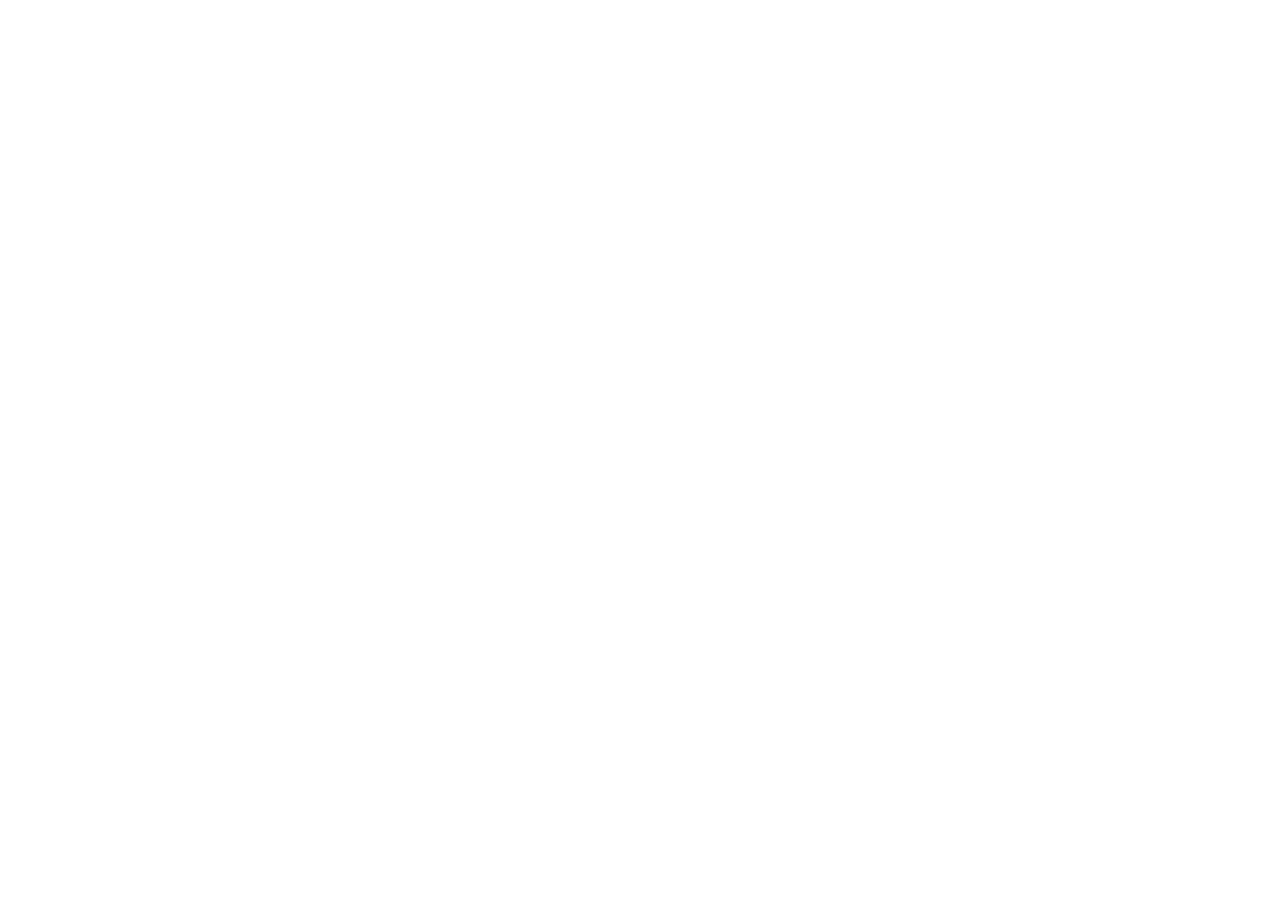
==== index.html @ e5d38a02 "Add files via upload" ====
<!DOCTYPE html>
<html lang="en">
    <head>
        <meta charset="UTF-8">
        <meta html-equiv="X-UA-Compatible" content="IE=edgo">
        <meta name="viewport" content="width=devicewidth, initial-scale=1.0">
        <title>MendesFlix</title>
    </head>
    <body>

        
    </body>
</html>
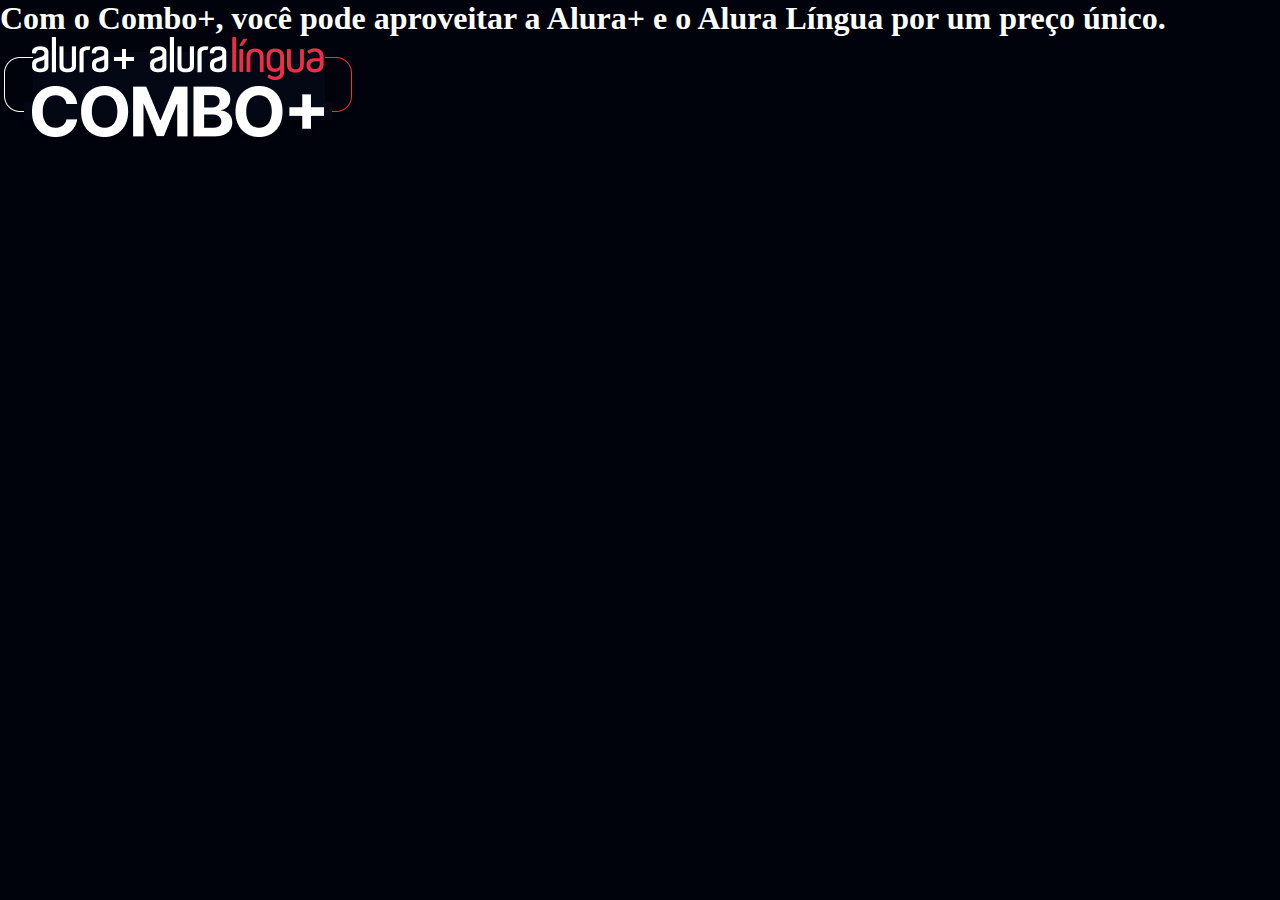
==== commit 9243553e: "Add files via upload" ====
--- a/index.html
+++ b/index.html
@@ -5,8 +5,14 @@
         <meta html-equiv="X-UA-Compatible" content="IE=edgo">
         <meta name="viewport" content="width=devicewidth, initial-scale=1.0">
         <title>MendesFlix</title>
+        <link rel="stylesheet" href="css/style.css">
     </head>
     <body>
+        <section class="principal container">
+            <h1>Com o Combo+, você pode aproveitar a Alura+ e o Alura Língua por um preço único.
+            </h1>
+            <img src="img/combo.png" alt="combo Alura"
+        </section>
 
         
     </body>
--- a/css/style.css
+++ b/css/style.css
@@ -0,0 +1,19 @@
+:root{
+    --branco-principal:#fff;
+    --botao-azul:#167bf7;
+    --cor-de-fundo:#00030c;
+}
+body{
+    background-color: var(--cor-de-fundo);
+    color: var(--branco-principal)
+}
+*{
+    margin: 0;
+    padding: 0;
+}
+.primcipal{
+    background-image: url(../img/backgrond.png);
+}
+.container{
+    height:100vh ;
+}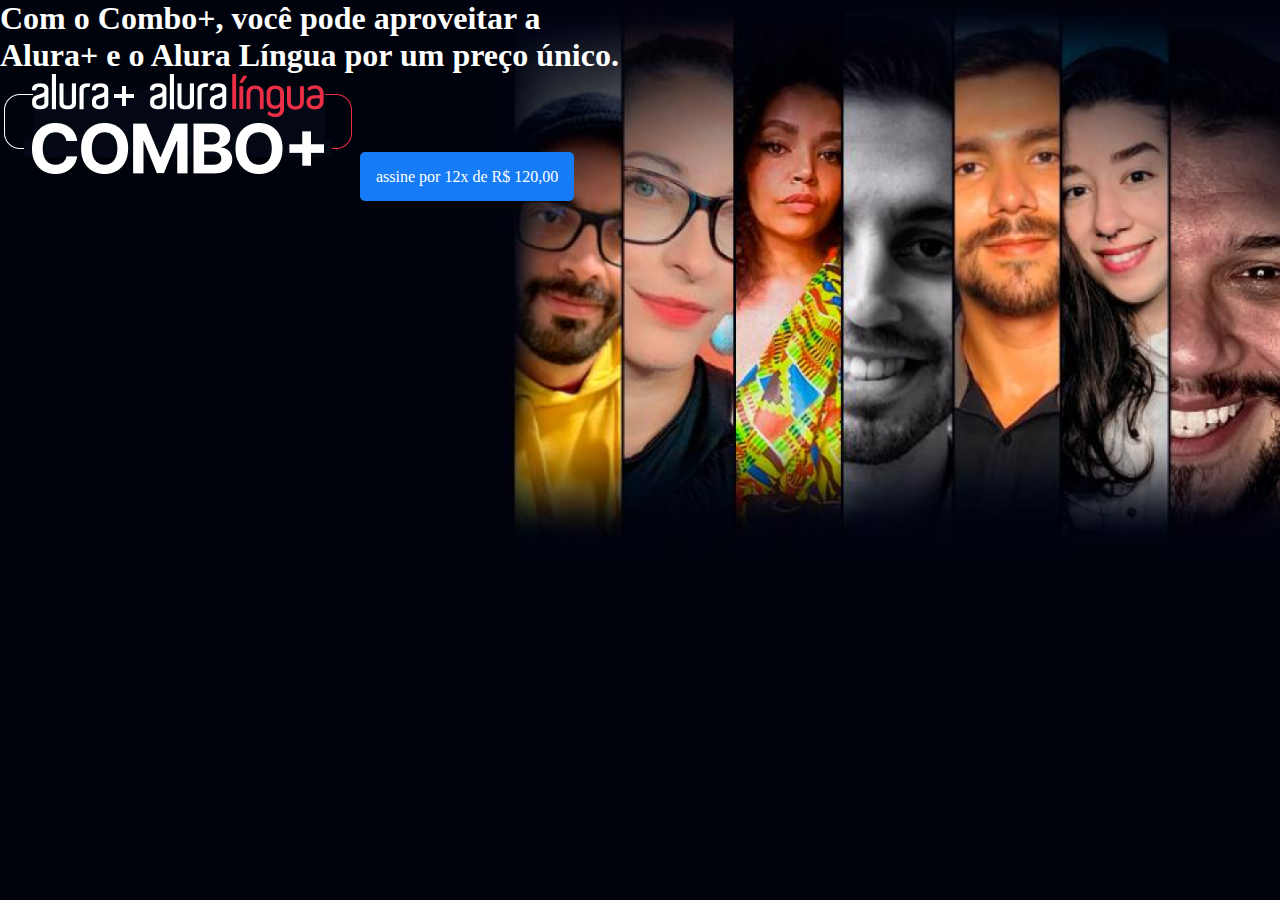
==== commit 8abe08a5: "Add files via upload" ====
--- a/index.html
+++ b/index.html
@@ -9,9 +9,14 @@
     </head>
     <body>
         <section class="principal container">
+            <div>
             <h1>Com o Combo+, você pode aproveitar a Alura+ e o Alura Língua por um preço único.
             </h1>
-            <img src="img/combo.png" alt="combo Alura"
+            <img src="img/combo.png" alt="combo Alura">
+            <a href="#" class="assine_botao">
+                assine por 12x de R$ 120,00
+            </a>
+        </div>
         </section>
 
         
--- a/css/style.css
+++ b/css/style.css
@@ -11,9 +11,21 @@
     margin: 0;
     padding: 0;
 }
-.primcipal{
-    background-image: url(../img/backgrond.png);
+.principal{
+    background-image: url("../img/background.png");
+    background-repeat: no-repeat;
+    background-size: contain;
+    display: block;
 }
 .container{
     height:100vh ;
+    display: grid;
+    grid-template-columns: 50% 50%;
+}
+.assine_botao{
+    background-color: var(--botao-azul);
+    border-radius: 5px;
+    padding: 1em;
+    color: var(--branco-principal);
+    text-decoration: none;
 }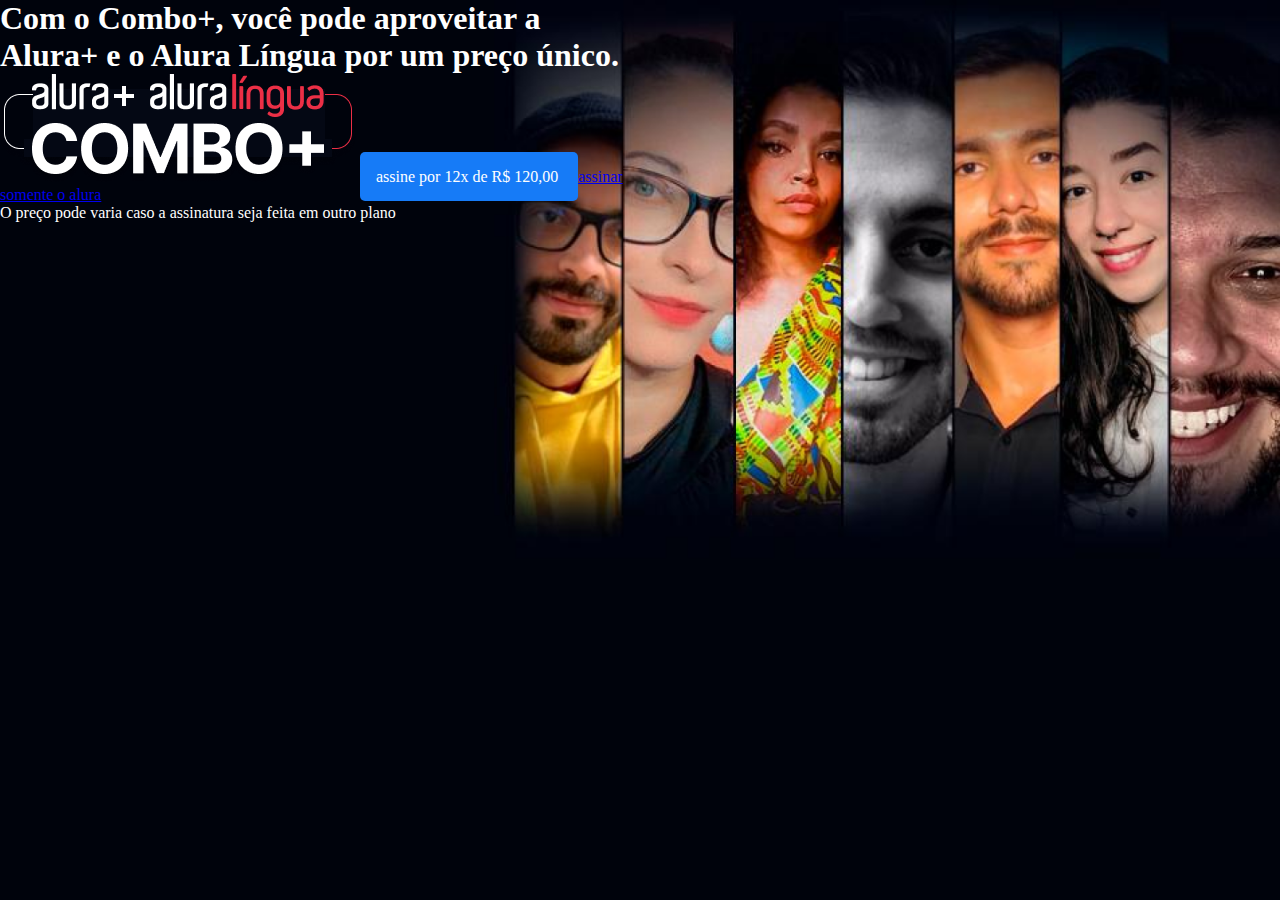
==== commit 2db013fe: "Add files via upload" ====
--- a/index.html
+++ b/index.html
@@ -16,6 +16,12 @@
             <a href="#" class="assine_botao">
                 assine por 12x de R$ 120,00
             </a>
+            <a href="#" class="container_botao botao_segundario">
+                assinar somente o alura
+            </a>
+            <p class="container_aviso">
+                O preço pode varia caso a assinatura seja feita em outro plano
+            </p>
         </div>
         </section>
 
--- a/css/style.css
+++ b/css/style.css
@@ -28,4 +28,8 @@
     padding: 1em;
     color: var(--branco-principal);
     text-decoration: none;
+}
+.container_segundario{
+    background-color: transparent;
+    border: 2px solid var(--branco-principal);
 }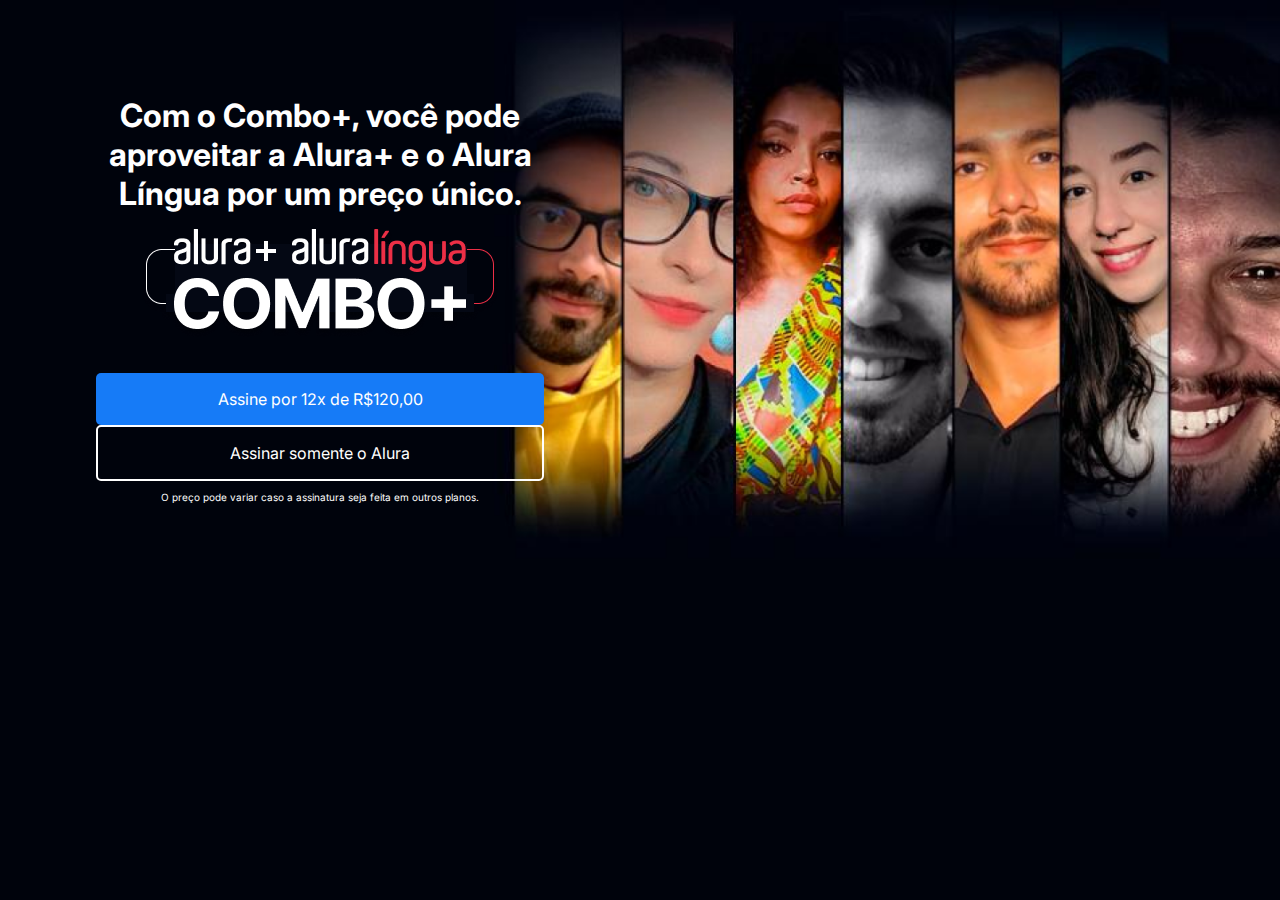
==== commit c4ee7bca: "Add files via upload" ====
--- a/index.html
+++ b/index.html
@@ -1,30 +1,32 @@
-<!DOCTYPE html>
-<html lang="en">
-    <head>
-        <meta charset="UTF-8">
-        <meta html-equiv="X-UA-Compatible" content="IE=edgo">
-        <meta name="viewport" content="width=devicewidth, initial-scale=1.0">
-        <title>MendesFlix</title>
-        <link rel="stylesheet" href="css/style.css">
-    </head>
-    <body>
-        <section class="principal container">
-            <div>
-            <h1>Com o Combo+, você pode aproveitar a Alura+ e o Alura Língua por um preço único.
-            </h1>
-            <img src="img/combo.png" alt="combo Alura">
-            <a href="#" class="assine_botao">
-                assine por 12x de R$ 120,00
-            </a>
-            <a href="#" class="container_botao botao_segundario">
-                assinar somente o alura
-            </a>
-            <p class="container_aviso">
-                O preço pode varia caso a assinatura seja feita em outro plano
-            </p>
-        </div>
-        </section>
-
-        
-    </body>
-</html>+<!DOCTYPE html>
+<html lang="en">
+<head>
+    <meta charset="UTF-8">
+    <meta http-equiv="X-UA-Compatible" content="IE=edge">
+    <meta name="viewport" content="width=device-width, initial-scale=1.0">
+    <title>MendesFlix</title>
+    <link rel="stylesheet" href="css/style.css">
+</head>
+<body>
+    <section class="principal container">
+    <div>
+    <h1>
+        Com o Combo+, você pode aproveitar a Alura+ e o Alura Língua por um preço único.
+    </h1>
+    <img src="img/combo.png" alt="Combo Alura">
+
+    <a href="#" class="assine_botao">
+        Assine por 12x de R$120,00
+    </a>
+    <a href="#" class="container_botao botao_secundario">
+        Assinar somente o Alura
+    </a>
+    <p class="container_aviso">
+        O preço pode variar caso a assinatura seja feita em outros planos.
+    </p>
+    
+</div>
+    </section>
+</body>
+
+</html>
--- a/css/style.css
+++ b/css/style.css
@@ -1,35 +1,50 @@
-:root{
-    --branco-principal:#fff;
-    --botao-azul:#167bf7;
-    --cor-de-fundo:#00030c;
-}
-body{
-    background-color: var(--cor-de-fundo);
-    color: var(--branco-principal)
-}
-*{
-    margin: 0;
-    padding: 0;
-}
-.principal{
-    background-image: url("../img/background.png");
-    background-repeat: no-repeat;
-    background-size: contain;
-    display: block;
-}
-.container{
-    height:100vh ;
-    display: grid;
-    grid-template-columns: 50% 50%;
-}
-.assine_botao{
-    background-color: var(--botao-azul);
-    border-radius: 5px;
-    padding: 1em;
-    color: var(--branco-principal);
-    text-decoration: none;
-}
-.container_segundario{
-    background-color: transparent;
-    border: 2px solid var(--branco-principal);
+@import url('https://fonts.googleapis.com/css2?family=Inter&display=swap');
+:root{
+    --branco-principal: #fff;
+    --botao-azul: #167BF7;
+    --cor-de-fundo: #00030C;
+}
+body{
+    background-color: var(--cor-de-fundo);
+    color: var(--branco-principal);
+    font-family: 'Inter', sans-serif;
+
+}
+*{
+    margin: 0;
+    padding: 0;
+}
+.principal{
+    background-image: url("../img/background.png");
+    background-repeat: no-repeat;
+    background-size: contain;
+    display: block;
+}
+.container{
+    height: 100vh;
+    display: grid;
+    grid-template-columns: 50% 50%;
+}
+.assine_botao, .container_botao{
+    background-color: var(--botao-azul);
+    border-radius: 5px;
+    padding: 1em;
+    color: var(--branco-principal);
+    text-decoration: none;
+    display: block;
+}
+.botao_secundario{
+    background-color: transparent;
+    border: 2px solid var(--branco-principal);
+}
+.container img{
+    margin: 1em 0 2em 0;
+}
+.container div{
+    margin: 6em;
+    text-align: center;
+}
+.container_aviso{
+    padding: 10px;
+    font-size: 10px;
 }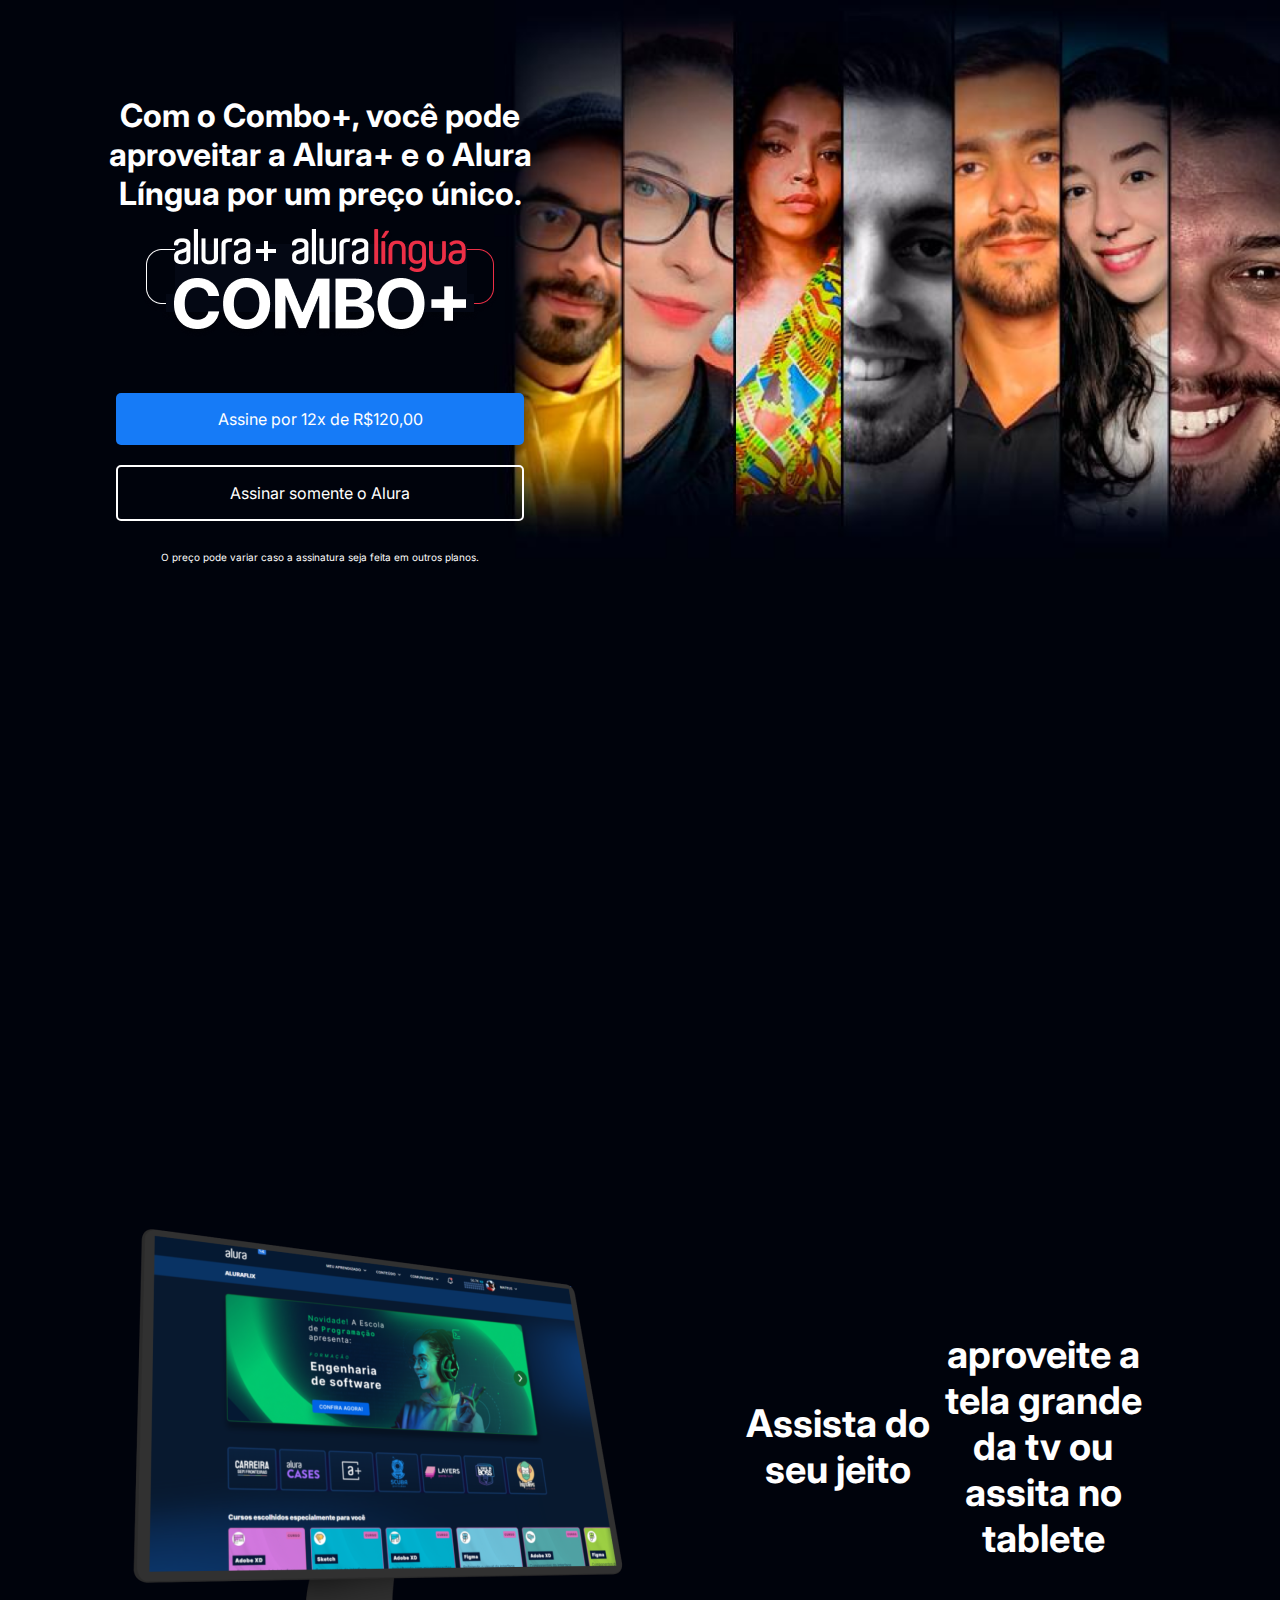
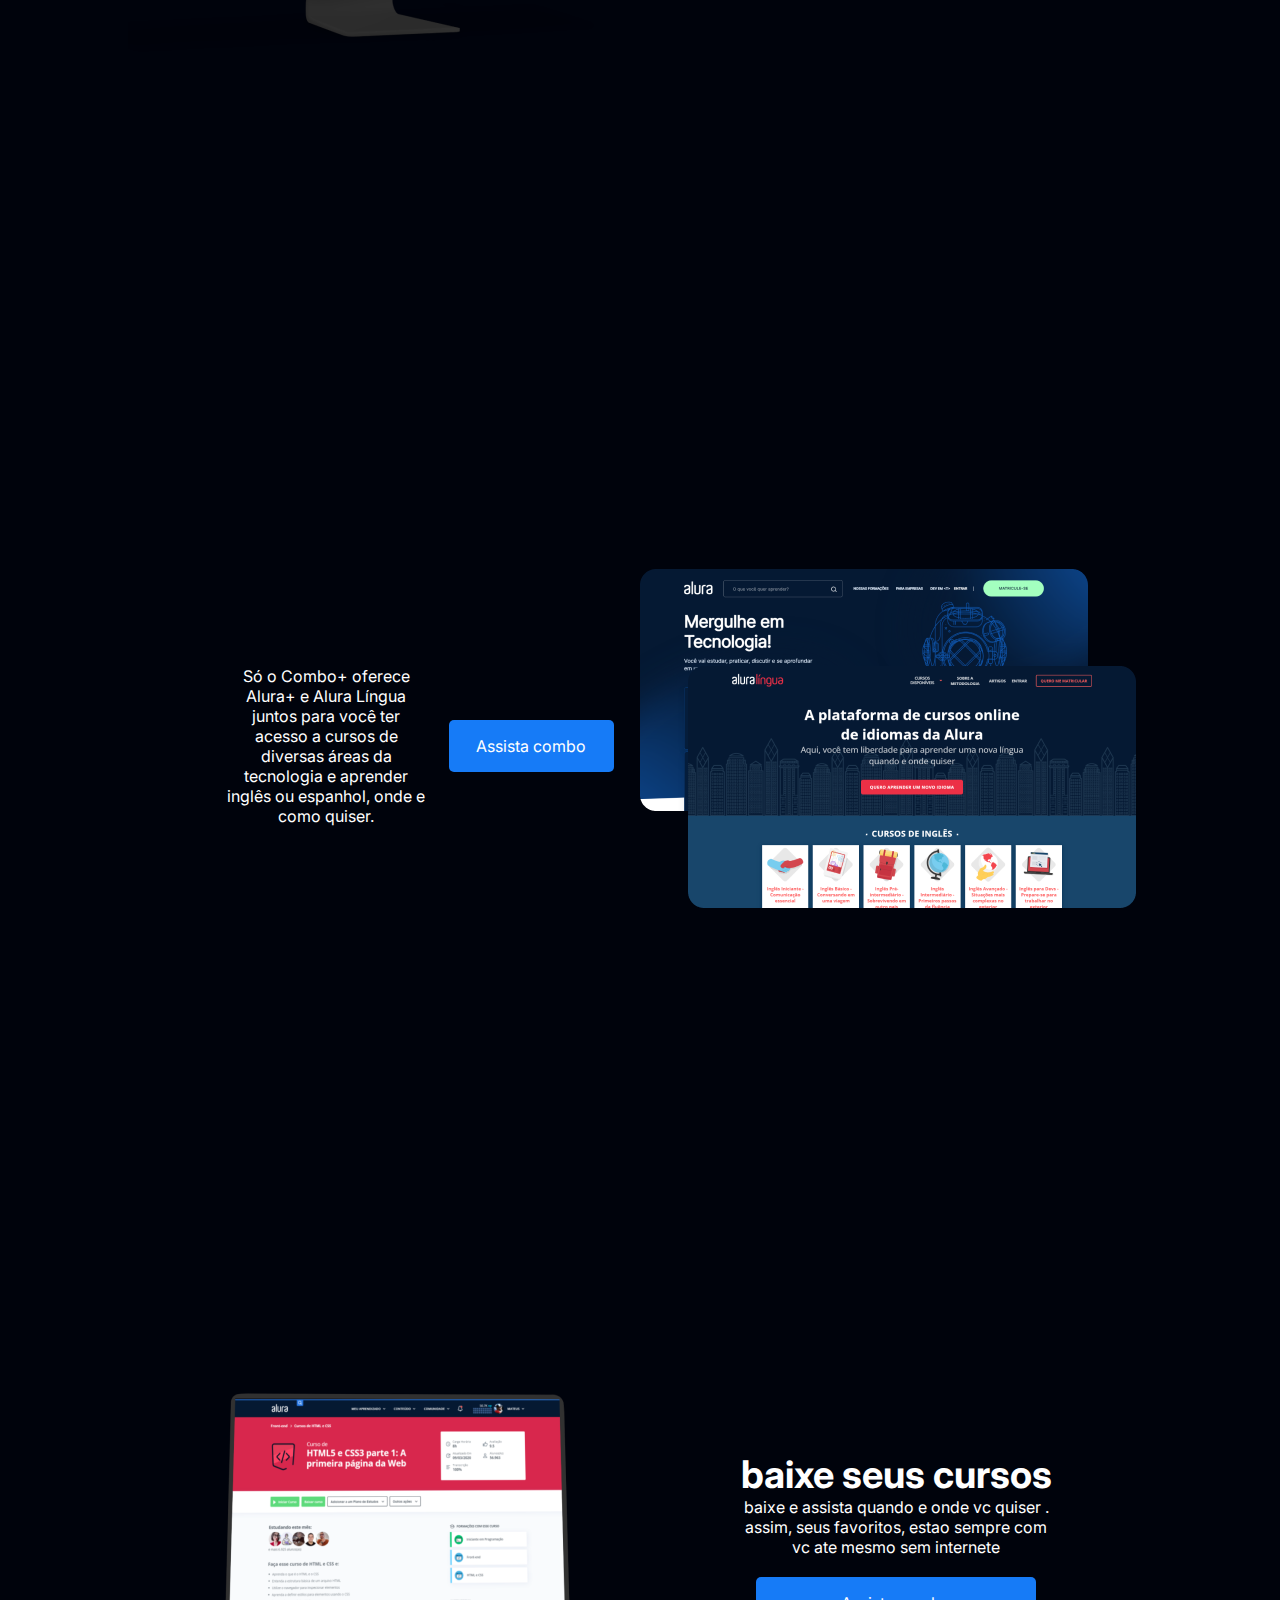
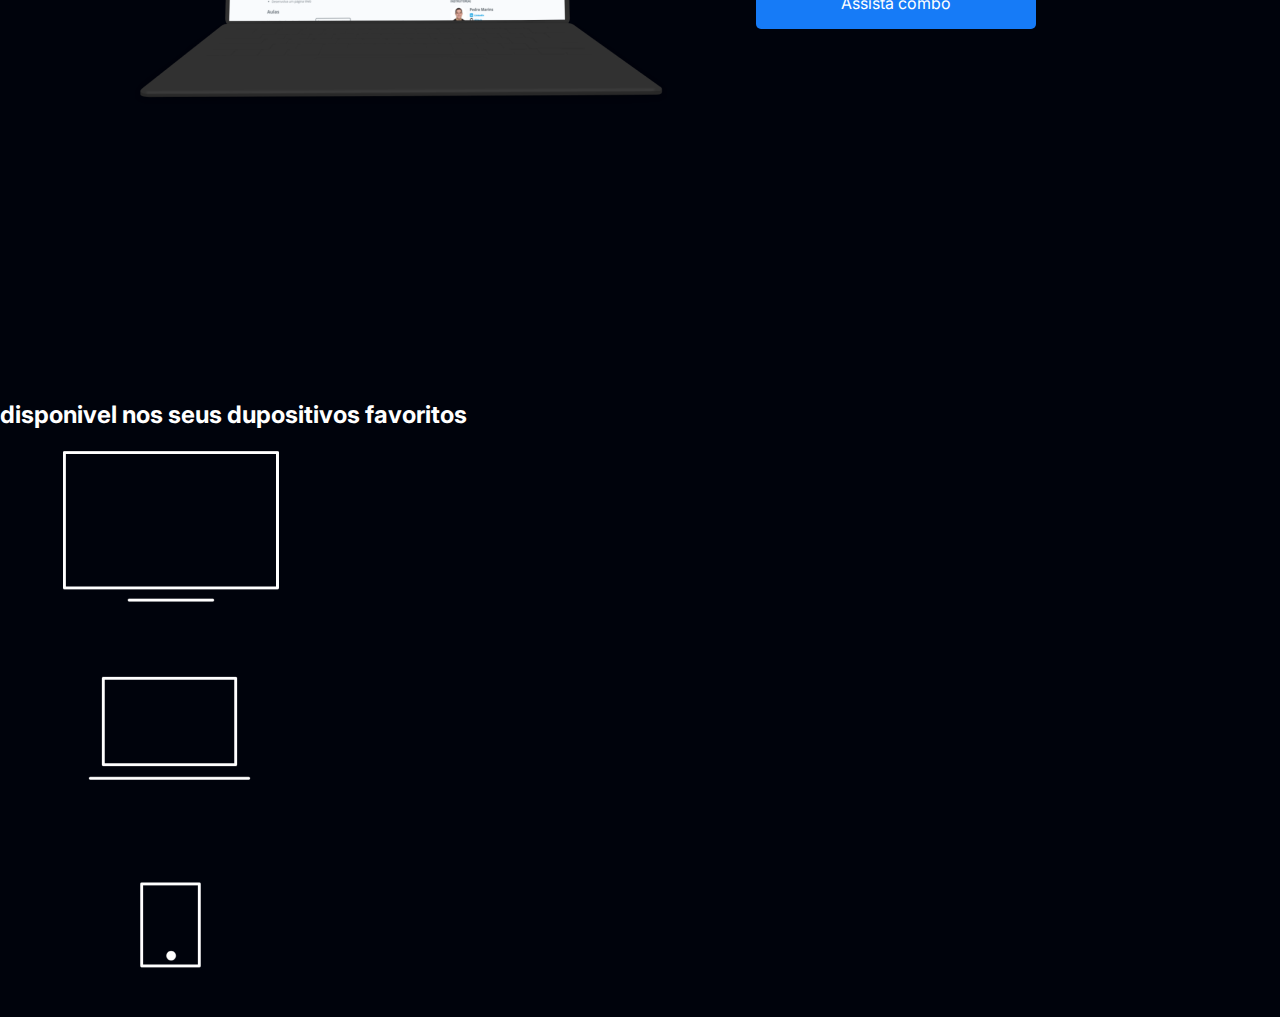
==== commit b214b05c: "Add files via upload" ====
--- a/index.html
+++ b/index.html
@@ -27,6 +27,62 @@
     
 </div>
     </section>
+    <section class="container secundario">
+        <img src="img/assista.png" alt="">
+        <div class="container secundario">
+            <h2 class="descricao_titulo">Assista do seu jeito</h2>
+            <p class="descricao_titulo">
+                aproveite a tela grande da tv ou assita no tablete
+
+            </p>
+        </div>
+    </section>
+
+    <section class="container secundario">
+        <div class="container secundario">
+            <p class="descricao_texto">
+                Só o Combo+ oferece Alura+ e Alura Língua juntos para você ter acesso a cursos de diversas áreas da tecnologia e aprender inglês ou espanhol, onde e como quiser.
+
+            </p>
+            <a href="www.alura.com.br" class="container_botao secundario_botao">
+                Assista combo
+            </a>
+        </div>
+        <img src="img/Telas.png" alt="">
+    </section>
+
+     <section class="container secundario">
+        <img src="img/Notebook.png" alt="Dowlaod">
+        <div class="container_descriçao">
+            <h2 class="descricao_titulo">baixe seus cursos</h2>
+        <p class="descricao_texto">
+              baixe e assista quando e onde vc quiser . assim, seus favoritos, estao sempre com vc ate mesmo sem internete
+
+            </p>
+            <a href="www.alura.com.br" class="container_botao secundario_botao">
+                Assista combo
+            </a>
+        </div>
+    </section>
+    <section class="dispositivos">
+        <h2 class="dispositivos_titulos">
+            disponivel nos seus dupositivos favoritos
+        </h2>
+        <ul class="dispositivos_lista">
+            <li>
+                <img src="img/tv.png" alt="televisao">
+                <h3 class="lista.item"></h3>
+            </li>
+            <li>
+                <img src="img/computador.png" alt="televisao">
+                <h3 class="lista.item"></h3>
+            </li>
+            <li>
+                <img src="img/celular.png" alt="televisao">
+                <h3 class="lista.item"></h3>
+            </li>
+        </ul>
+    </section>
 </body>
 
 </html>
--- a/css/style.css
+++ b/css/style.css
@@ -32,7 +32,9 @@
     color: var(--branco-principal);
     text-decoration: none;
     display: block;
+    margin: 20px;
 }
+
 .botao_secundario{
     background-color: transparent;
     border: 2px solid var(--branco-principal);
@@ -47,4 +49,16 @@
 .container_aviso{
     padding: 10px;
     font-size: 10px;
-}+}
+.container.secundario{
+    width: 80%;
+}
+.secundario{
+    align-items: center;
+    margin: 0 auto;
+}
+.descricao_titulo{
+    font-weight: 700;
+    font-size: 38px;
+    color: var(--branco-principal);
+}
